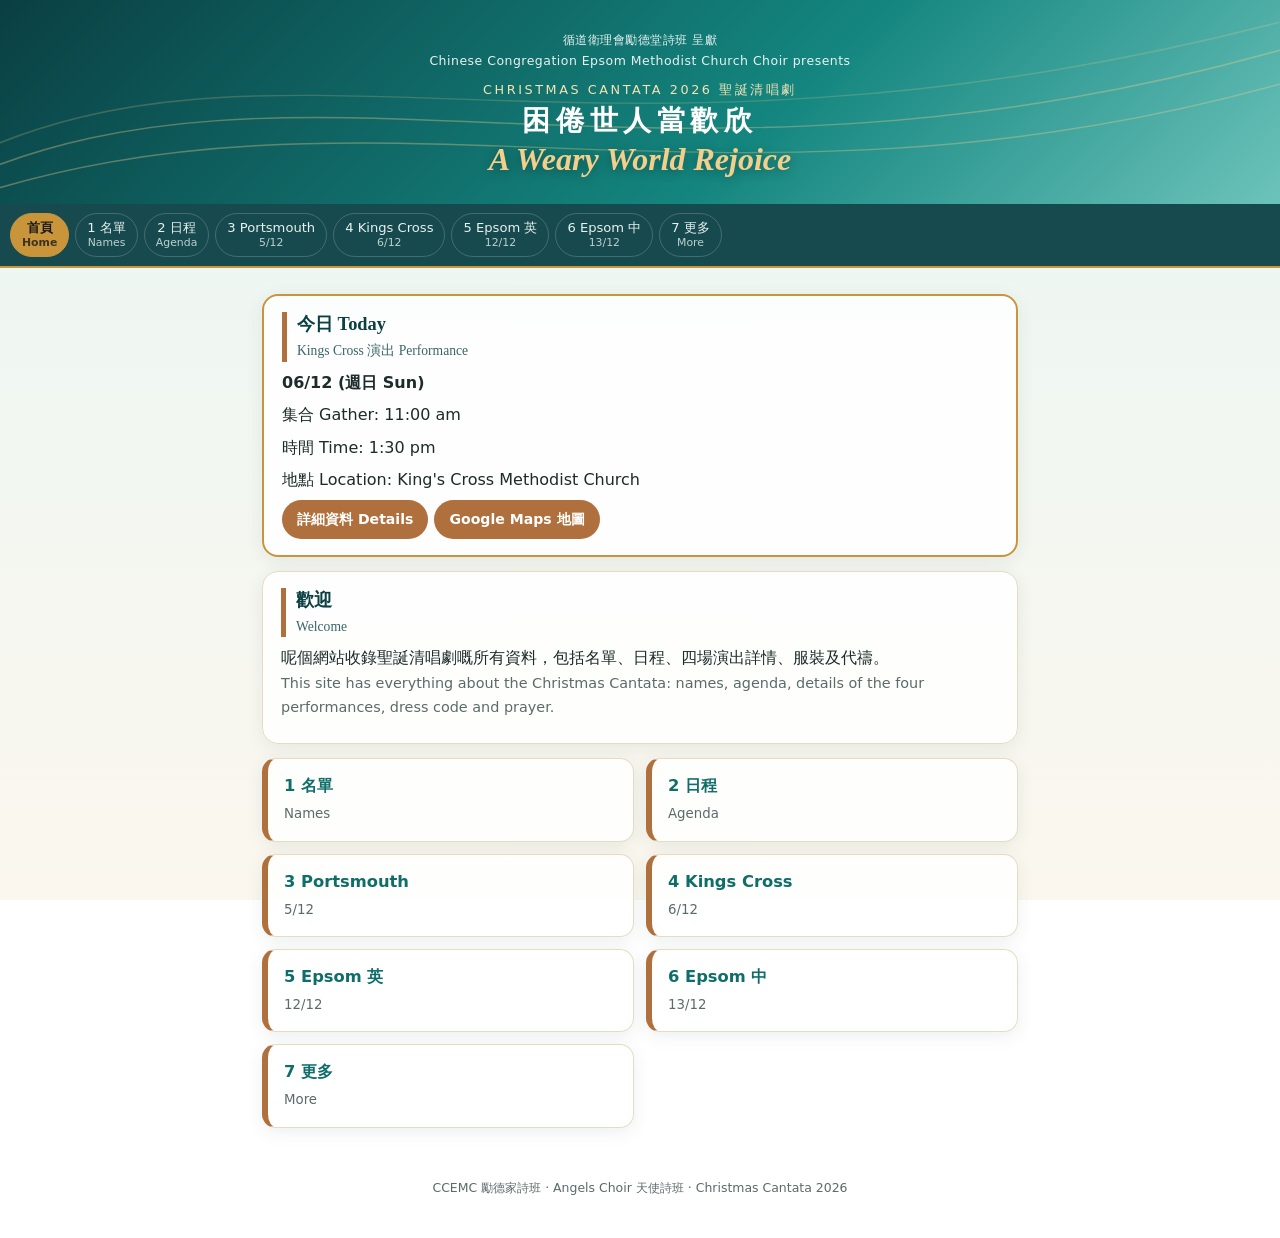
==== index.html @ 501ab121 "Add files via upload" ====
<!DOCTYPE html><html lang="zh-Hant"><head><meta charset="utf-8">
<meta name="viewport" content="width=device-width, initial-scale=1"><meta name="robots" content="noindex, nofollow">
<title>Home | A Weary World Rejoice 2026</title><link rel="stylesheet" href="style.css"></head>
<body>
<header class="hero"><svg viewBox="0 0 800 300" preserveAspectRatio="none"><g fill="none" stroke="#f2cf8a" stroke-width="2"><path d="M-20 260 C200 40 420 340 820 60"/><path d="M-20 290 C240 90 460 360 820 110"/><path d="M-20 230 C180 10 380 300 820 20" opacity=".6"/></g></svg>
<div class="org">循道衛理會勵德堂詩班 呈獻<br>Chinese Congregation Epsom Methodist Church Choir presents</div>
<div class="small">CHRISTMAS CANTATA 2026 聖誕清唱劇</div>
<h1>困倦世人當歡欣</h1><div class="script">A Weary World Rejoice</div>
</header>
<nav class="tabs"><a href="index.html" class=on>首頁<small>Home</small></a><a href="names.html">1 名單<small>Names</small></a><a href="agenda.html">2 日程<small>Agenda</small></a><a href="portsmouth.html">3 Portsmouth<small>5/12</small></a><a href="kingscross.html">4 Kings Cross<small>6/12</small></a><a href="epsom-eng.html">5 Epsom 英<small>12/12</small></a><a href="epsom-chi.html">6 Epsom 中<small>13/12</small></a><a href="more.html">7 更多<small>More</small></a></nav><main><div id="next"></div><div class="card"><h2>歡迎<br><span style="font-weight:400;font-size:.85rem;opacity:.8">Welcome</span></h2><div class="pair"><div class="zh">呢個網站收錄聖誕清唱劇嘅所有資料，包括名單、日程、四場演出詳情、服裝及代禱。</div><div class="en">This site has everything about the Christmas Cantata: names, agenda, details of the four performances, dress code and prayer.</div></div></div><div class="menu"><a href="names.html"><b>1 名單</b><small>Names</small></a><a href="agenda.html"><b>2 日程</b><small>Agenda</small></a><a href="portsmouth.html"><b>3 Portsmouth</b><small>5/12</small></a><a href="kingscross.html"><b>4 Kings Cross</b><small>6/12</small></a><a href="epsom-eng.html"><b>5 Epsom 英</b><small>12/12</small></a><a href="epsom-chi.html"><b>6 Epsom 中</b><small>13/12</small></a><a href="more.html"><b>7 更多</b><small>More</small></a></div><script>
var EV=[{"d": "2026-11-25", "t": "禱告會 Prayer meeting", "g": "Zoom", "s": "8:30 pm", "l": "", "m": "", "u": "more.html#prayer"}, {"d": "2026-11-28", "t": "總綵排 Dress rehearsal", "g": "詩班及事奉 Choir and staff 1:00 pm，Angels Choir 2:30 pm", "s": "預計 6:00 pm 完成 Finish about 6:00 pm", "l": "CCEMC Epsom", "m": "https://www.google.com/maps/search/?api=1&query=Chinese%20Congregation%20Epsom%20Methodist%20Church%2C%20Ashley%20Road%2C%20Epsom%2C%20Surrey%20KT18%205AQ", "u": "agenda.html"}, {"d": "2026-12-05", "t": "Portsmouth 演出 Performance", "g": "10:00 am", "s": "1:30 pm", "l": "Portsmouth Chinese Christian Church", "m": "https://www.google.com/maps/search/?api=1&query=Wesley%20Centre%2C%20128%20Fratton%20Road%2C%20Fratton%2C%20Portsmouth%20PO1%205DD", "u": "portsmouth.html"}, {"d": "2026-12-06", "t": "Kings Cross 演出 Performance", "g": "11:00 am", "s": "1:30 pm", "l": "King's Cross Methodist Church", "m": "https://www.google.com/maps/search/?api=1&query=58A%20Birkenhead%20St%2C%20London%20WC1H%208BW", "u": "kingscross.html"}, {"d": "2026-12-12", "t": "Epsom 英文場 English", "g": "詩班及事奉 11:00 am，Angels Choir 12:30 pm", "s": "3:00 to 5:00 pm", "l": "CCEMC Epsom", "m": "https://www.google.com/maps/search/?api=1&query=Chinese%20Congregation%20Epsom%20Methodist%20Church%2C%20Ashley%20Road%2C%20Epsom%2C%20Surrey%20KT18%205AQ", "u": "epsom-eng.html"}, {"d": "2026-12-13", "t": "Epsom 中文場 Chinese", "g": "全體 Everyone 12:30 pm", "s": "2:00 to 4:00 pm", "l": "CCEMC Epsom", "m": "https://www.google.com/maps/search/?api=1&query=Chinese%20Congregation%20Epsom%20Methodist%20Church%2C%20Ashley%20Road%2C%20Epsom%2C%20Surrey%20KT18%205AQ", "u": "epsom-chi.html"}];
(function(){
  var n=new Date(),t=n.getFullYear()+'-'+('0'+(n.getMonth()+1)).slice(-2)+'-'+('0'+n.getDate()).slice(-2);
  var e=null;for(var i=0;i<EV.length;i++){if(EV[i].d>=t){e=EV[i];break}}
  var box=document.getElementById('next'),h;
  if(!e){h='<div class="card"><h2>多謝大家<br><span style="font-weight:400;font-size:.85rem;opacity:.8">Thank you</span></h2><div class="zh">所有演出已完成，感謝主，多謝大家一同事奉。</div><div class="en">All performances are complete. Thank you for serving together.</div></div>';}
  else{
    var p=e.d.split('-'),dt=new Date(p[0],p[1]-1,p[2]),w=['日 Sun','一 Mon','二 Tue','三 Wed','四 Thu','五 Fri','六 Sat'][dt.getDay()];
    var lab=(e.d===t)?'今日 Today':'下一個活動 Next event';
    h='<div class="card" style="border:2px solid var(--gold)"><h2>'+lab+'<br><span style="font-weight:400;font-size:.85rem;opacity:.8">'+e.t+'</span></h2>'
     +'<div class="zh"><b>'+p[2]+'/'+p[1]+' (週'+w+')</b></div>'
     +'<div class="zh">集合 Gather: '+e.g+'</div>'
     +(e.s?'<div class="zh">時間 Time: '+e.s+'</div>':'')
     +'<div class="zh">地點 Location: '+e.l+'</div>'
     +'<a class="btn" href="'+e.u+'">詳細資料 Details</a>'
     +(e.m?'<a class="btn" href="'+e.m+'" target="_blank" rel="noopener">Google Maps 地圖</a>':'')+'</div>';
  }
  box.innerHTML=h;
})();
</script></main>
<footer>CCEMC 勵德家詩班 · Angels Choir 天使詩班 · Christmas Cantata 2026</footer></body></html>
---- style.css ----
:root{
  --bg1:#e9f6f4;--bg2:#fbf7ee;--card:#ffffffd9;--ink:#1d2b2b;--sub:#5b6b6a;
  --teal:#0f6e6a;--deep:#0a3f43;--green:#1f6b4f;--copper:#b0703d;--gold:#c9953a;--cream:#fbf4e2;--line:#e5dcc3;--tbc:#fff0b8;
  --hero1:#0a3f43;--hero2:#14867f;--hero3:#6cc3bb;
}
body.kx{
  --bg1:#0d1530;--bg2:#161c3a;--card:#1c2446e6;--ink:#f1ecdc;--sub:#b9bdd0;
  --teal:#e0a838;--deep:#0a0f24;--green:#e0a838;--copper:#f0b24a;--gold:#f0b24a;--cream:#262e55;--line:#38426f;--tbc:#5a4a14;
  --hero1:#070b1d;--hero2:#16205a;--hero3:#c4551f;
}
@media(prefers-color-scheme:dark){
  body:not(.kx){--bg1:#0b1d1f;--bg2:#101a1a;--card:#16282ae6;--ink:#eaf3f1;--sub:#a5bbb7;--teal:#5fc7bd;--deep:#062b2e;--green:#7fd3aa;--copper:#e0a06a;--gold:#e0b25a;--cream:#1d3234;--line:#2d4749;--tbc:#4a3f14}
}
*{box-sizing:border-box}
html{scroll-behavior:smooth}
body{margin:0;color:var(--ink);background:linear-gradient(180deg,var(--bg1),var(--bg2)) fixed;
  font:16px/1.65 -apple-system,"PingFang TC","Microsoft JhengHei",system-ui,sans-serif}
a{color:var(--teal)}
header.hero{position:relative;overflow:hidden;color:#fff;text-align:center;padding:30px 16px 26px;
  background:linear-gradient(135deg,var(--hero1),var(--hero2) 60%,var(--hero3))}
header.hero svg{position:absolute;inset:0;width:100%;height:100%;opacity:.35;pointer-events:none}
header.hero .org{font-size:.78rem;letter-spacing:.04em;opacity:.9;position:relative}
header.hero .small{font-size:.8rem;letter-spacing:.2em;color:#f6e3b4;margin-top:8px;position:relative}
header.hero h1{margin:4px 0 0;font:700 1.75rem/1.2 "Songti TC","Noto Serif TC",serif;letter-spacing:.2em;position:relative}
header.hero .script{font:italic 600 2rem/1.2 "Snell Roundhand","Brush Script MT","Segoe Script",cursive;
  color:#f2cf8a;text-shadow:0 2px 12px #0005;position:relative;margin-top:2px}
header.hero .en{font-size:.85rem;letter-spacing:.25em;position:relative;opacity:.95}
nav.tabs{position:sticky;top:0;z-index:10;display:flex;gap:6px;overflow-x:auto;padding:9px 10px;
  background:#0a3f43f0;backdrop-filter:blur(6px);border-bottom:2px solid var(--gold);scrollbar-width:none}
body.kx nav.tabs{background:#070b1df0}
nav.tabs::-webkit-scrollbar{display:none}
nav.tabs a{flex:0 0 auto;text-decoration:none;color:#e6f2ef;font-size:.82rem;line-height:1.25;text-align:center;
  padding:6px 11px;border-radius:999px;border:1px solid #ffffff30;white-space:nowrap}
nav.tabs a small{display:block;font-size:.68rem;opacity:.8}
nav.tabs a.on{background:var(--gold);color:#1b1b1b;font-weight:700;border-color:var(--gold)}
main{max-width:780px;margin:0 auto;padding:12px 12px 40px}
.card{background:var(--card);border:1px solid var(--line);border-radius:16px;padding:16px 18px;margin:14px 0;
  box-shadow:0 4px 18px #0a3f4314}
h2{margin:0 0 8px;font:700 1.15rem/1.35 "Songti TC","Noto Serif TC",serif;color:var(--deep);
  border-left:5px solid var(--copper);padding-left:10px}
body.kx h2{color:var(--gold)}
@media(prefers-color-scheme:dark){body:not(.kx) h2{color:var(--teal)}}
h3{margin:14px 0 4px;font-size:1rem;color:var(--copper)}
.zh{margin:6px 0 0}.en{margin:1px 0 8px;color:var(--sub);font-size:.9rem}
.pair{margin:8px 0}.pair .en{margin:0}
.chips{display:flex;flex-wrap:wrap;gap:8px;margin:12px 0 0;justify-content:center;position:relative}
.chip{background:#ffffff1f;border:1px solid #ffffff40;border-radius:12px;padding:6px 12px;text-align:center;font-size:.82rem}
.chip b{display:block;font-size:1.05rem;color:#f6e3b4}
table{width:100%;border-collapse:collapse;font-size:.92rem}
th,td{text-align:left;padding:9px 6px;border-bottom:1px solid var(--line);vertical-align:top}
th{color:var(--copper);font-size:.78rem;letter-spacing:.05em}
.tbc{background:var(--tbc);border-radius:6px;padding:1px 7px;font-weight:600;font-size:.88em}
.ang{color:#2e8a5a;font-weight:600}.rob{color:#8a4fb3;font-weight:600}.cue{color:var(--copper);font-weight:600}
@media(prefers-color-scheme:dark){.ang{color:#7fd3aa}.rob{color:#c8a2ea}}
body.kx .ang{color:#8fe0b4}body.kx .rob{color:#d4b3f2}
.note{background:var(--cream);border-left:5px solid var(--gold);border-radius:8px;padding:9px 13px;margin:10px 0}
.btn{display:inline-block;margin:6px 6px 0 0;padding:8px 15px;border-radius:999px;background:var(--copper);color:#fff;
  text-decoration:none;font-size:.88rem;font-weight:600}
body.kx .btn{color:#10142e}
.grid2{display:grid;grid-template-columns:1fr 1fr;gap:12px}
@media(max-width:560px){.grid2{grid-template-columns:1fr}}
.names{display:flex;flex-wrap:wrap;gap:6px;margin:6px 0 4px}
.names span{background:var(--cream);border:1px solid var(--line);border-radius:999px;padding:2px 11px;font-size:.88rem}
.role{display:flex;gap:10px;padding:6px 0;border-bottom:1px dashed var(--line)}
.role b{flex:0 0 42%;font-weight:600}
img.fit{width:100%;height:auto;border-radius:12px;border:1px solid var(--line);margin-top:8px}
.menu{display:grid;grid-template-columns:1fr 1fr;gap:12px}
@media(max-width:560px){.menu{grid-template-columns:1fr}}
.menu a{display:block;text-decoration:none;color:var(--ink);background:var(--card);border:1px solid var(--line);
  border-left:6px solid var(--copper);border-radius:14px;padding:14px 16px;box-shadow:0 4px 18px #0a3f4314}
.menu a b{display:block;color:var(--teal);font-size:1.02rem}
.menu a small{color:var(--sub)}
.menu a.wide{grid-column:1/-1}
ol.prog{list-style:none;counter-reset:p;padding:0;margin:0}
ol.prog li{counter-increment:p;padding:9px 0 9px 36px;border-bottom:1px solid var(--line);position:relative}
ol.prog li::before{content:counter(p);position:absolute;left:0;top:10px;width:24px;height:24px;border-radius:50%;
  background:var(--copper);color:#fff;font-size:.78rem;text-align:center;line-height:24px}
ol.prog li.nar{counter-increment:none;padding:5px 0 5px 36px;color:var(--sub);font-size:.88rem}
ol.prog li.nar::before{content:"";background:none}
ol.prog .t{font-weight:700}ol.prog .tz{color:var(--sub);font-size:.88rem}ol.prog .who{font-size:.86rem;color:var(--sub)}
footer{text-align:center;color:var(--sub);font-size:.78rem;padding:10px 12px 40px}
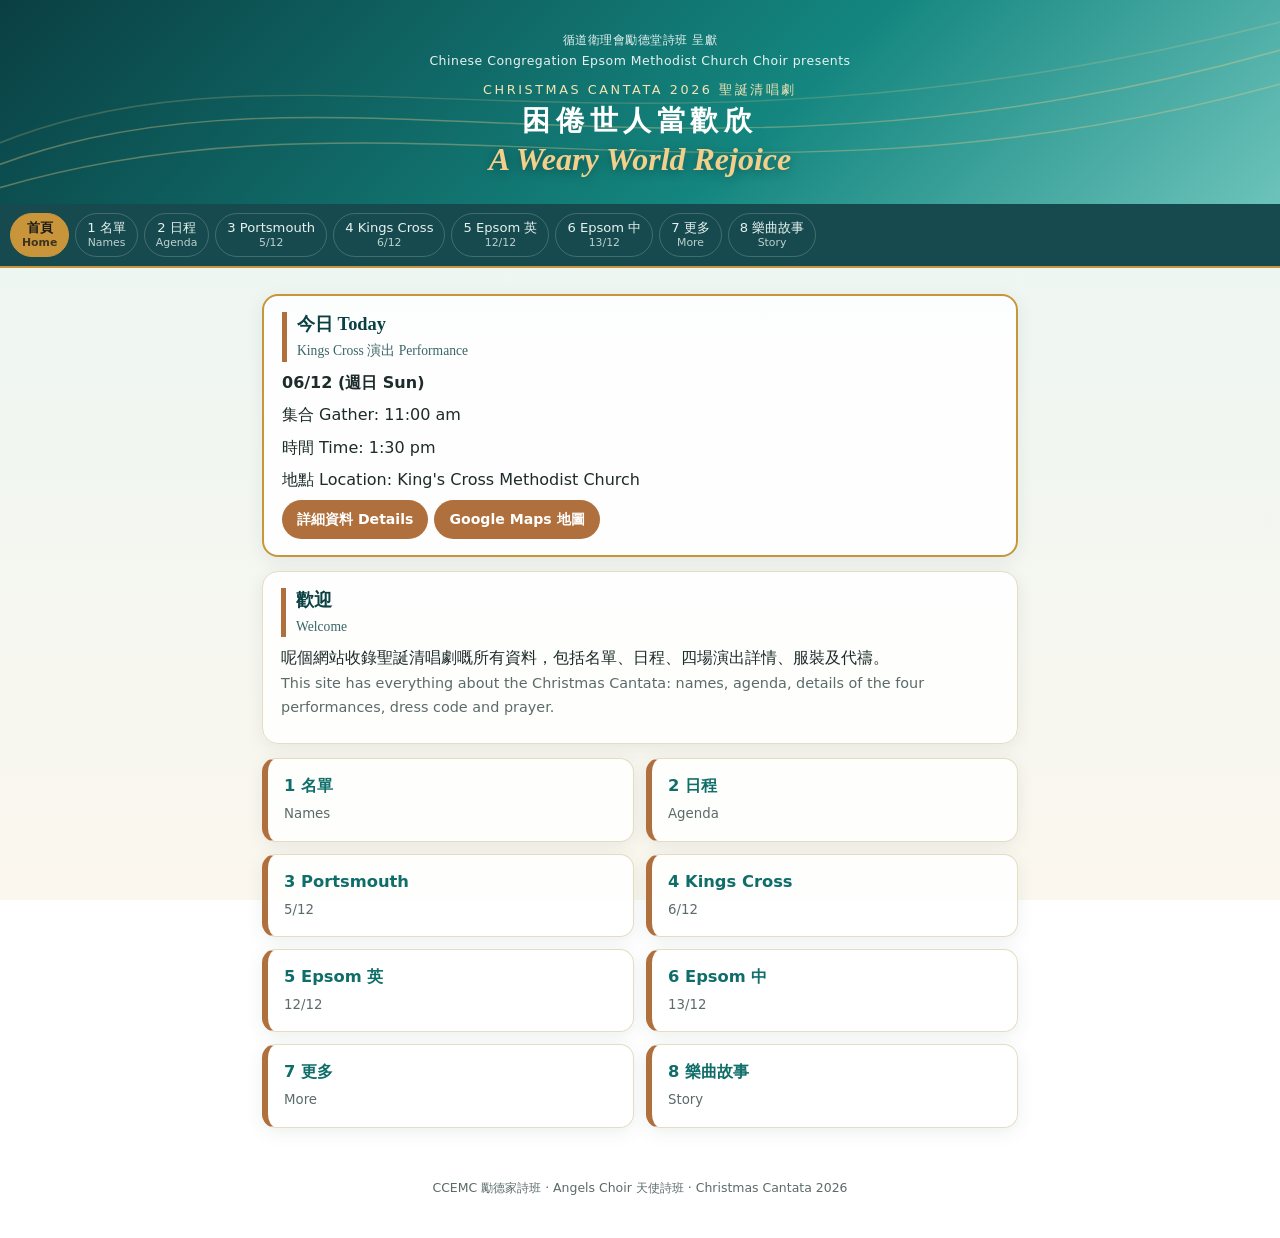
==== commit 6b1349f8: "Add files via upload" ====
--- a/index.html
+++ b/index.html
@@ -7,24 +7,24 @@
 <div class="small">CHRISTMAS CANTATA 2026 聖誕清唱劇</div>
 <h1>困倦世人當歡欣</h1><div class="script">A Weary World Rejoice</div>
 </header>
-<nav class="tabs"><a href="index.html" class=on>首頁<small>Home</small></a><a href="names.html">1 名單<small>Names</small></a><a href="agenda.html">2 日程<small>Agenda</small></a><a href="portsmouth.html">3 Portsmouth<small>5/12</small></a><a href="kingscross.html">4 Kings Cross<small>6/12</small></a><a href="epsom-eng.html">5 Epsom 英<small>12/12</small></a><a href="epsom-chi.html">6 Epsom 中<small>13/12</small></a><a href="more.html">7 更多<small>More</small></a></nav><main><div id="next"></div><div class="card"><h2>歡迎<br><span style="font-weight:400;font-size:.85rem;opacity:.8">Welcome</span></h2><div class="pair"><div class="zh">呢個網站收錄聖誕清唱劇嘅所有資料，包括名單、日程、四場演出詳情、服裝及代禱。</div><div class="en">This site has everything about the Christmas Cantata: names, agenda, details of the four performances, dress code and prayer.</div></div></div><div class="menu"><a href="names.html"><b>1 名單</b><small>Names</small></a><a href="agenda.html"><b>2 日程</b><small>Agenda</small></a><a href="portsmouth.html"><b>3 Portsmouth</b><small>5/12</small></a><a href="kingscross.html"><b>4 Kings Cross</b><small>6/12</small></a><a href="epsom-eng.html"><b>5 Epsom 英</b><small>12/12</small></a><a href="epsom-chi.html"><b>6 Epsom 中</b><small>13/12</small></a><a href="more.html"><b>7 更多</b><small>More</small></a></div><script>
-var EV=[{"d": "2026-11-25", "t": "禱告會 Prayer meeting", "g": "Zoom", "s": "8:30 pm", "l": "", "m": "", "u": "more.html#prayer"}, {"d": "2026-11-28", "t": "總綵排 Dress rehearsal", "g": "詩班及事奉 Choir and staff 1:00 pm，Angels Choir 2:30 pm", "s": "預計 6:00 pm 完成 Finish about 6:00 pm", "l": "CCEMC Epsom", "m": "https://www.google.com/maps/search/?api=1&query=Chinese%20Congregation%20Epsom%20Methodist%20Church%2C%20Ashley%20Road%2C%20Epsom%2C%20Surrey%20KT18%205AQ", "u": "agenda.html"}, {"d": "2026-12-05", "t": "Portsmouth 演出 Performance", "g": "10:00 am", "s": "1:30 pm", "l": "Portsmouth Chinese Christian Church", "m": "https://www.google.com/maps/search/?api=1&query=Wesley%20Centre%2C%20128%20Fratton%20Road%2C%20Fratton%2C%20Portsmouth%20PO1%205DD", "u": "portsmouth.html"}, {"d": "2026-12-06", "t": "Kings Cross 演出 Performance", "g": "11:00 am", "s": "1:30 pm", "l": "King's Cross Methodist Church", "m": "https://www.google.com/maps/search/?api=1&query=58A%20Birkenhead%20St%2C%20London%20WC1H%208BW", "u": "kingscross.html"}, {"d": "2026-12-12", "t": "Epsom 英文場 English", "g": "詩班及事奉 11:00 am，Angels Choir 12:30 pm", "s": "3:00 to 5:00 pm", "l": "CCEMC Epsom", "m": "https://www.google.com/maps/search/?api=1&query=Chinese%20Congregation%20Epsom%20Methodist%20Church%2C%20Ashley%20Road%2C%20Epsom%2C%20Surrey%20KT18%205AQ", "u": "epsom-eng.html"}, {"d": "2026-12-13", "t": "Epsom 中文場 Chinese", "g": "全體 Everyone 12:30 pm", "s": "2:00 to 4:00 pm", "l": "CCEMC Epsom", "m": "https://www.google.com/maps/search/?api=1&query=Chinese%20Congregation%20Epsom%20Methodist%20Church%2C%20Ashley%20Road%2C%20Epsom%2C%20Surrey%20KT18%205AQ", "u": "epsom-chi.html"}];
+<nav class="tabs"><a href="index.html" class=on>首頁<small>Home</small></a><a href="names.html">1 名單<small>Names</small></a><a href="agenda.html">2 日程<small>Agenda</small></a><a href="portsmouth.html">3 Portsmouth<small>5/12</small></a><a href="kingscross.html">4 Kings Cross<small>6/12</small></a><a href="epsom-eng.html">5 Epsom 英<small>12/12</small></a><a href="epsom-chi.html">6 Epsom 中<small>13/12</small></a><a href="more.html">7 更多<small>More</small></a><a href="story.html">8 樂曲故事<small>Story</small></a></nav><main><div id="next"></div><div class="card"><h2>歡迎<br><span style="font-weight:400;font-size:.85rem;opacity:.8">Welcome</span></h2><div class="pair"><div class="zh">呢個網站收錄聖誕清唱劇嘅所有資料，包括名單、日程、四場演出詳情、服裝及代禱。</div><div class="en">This site has everything about the Christmas Cantata: names, agenda, details of the four performances, dress code and prayer.</div></div></div><div class="menu"><a href="names.html"><b>1 名單</b><small>Names</small></a><a href="agenda.html"><b>2 日程</b><small>Agenda</small></a><a href="portsmouth.html"><b>3 Portsmouth</b><small>5/12</small></a><a href="kingscross.html"><b>4 Kings Cross</b><small>6/12</small></a><a href="epsom-eng.html"><b>5 Epsom 英</b><small>12/12</small></a><a href="epsom-chi.html"><b>6 Epsom 中</b><small>13/12</small></a><a href="more.html"><b>7 更多</b><small>More</small></a><a href="story.html"><b>8 樂曲故事</b><small>Story</small></a></div><script>
+var EV=[{"d": "2026-11-25", "t": "星期三禱告會 Wednesday prayer，實體 In person", "g": "10:30 am", "s": "", "l": "CCEMC Epsom", "m": "https://www.google.com/maps/search/?api=1&query=Chinese%20Congregation%20Epsom%20Methodist%20Church%2C%20Ashley%20Road%2C%20Epsom%2C%20Surrey%20KT18%205AQ", "u": "more.html#prayer"}, {"d": "2026-11-25", "t": "禱告會 Prayer meeting，Zoom", "g": "Zoom", "s": "8:30 pm", "l": "", "m": "", "u": "more.html#prayer"}, {"d": "2026-11-28", "t": "總綵排 Dress rehearsal", "g": "詩班及事奉 Choir and staff 1:00 pm，Angels Choir 2:30 pm", "s": "預計 6:00 pm 完成 Finish about 6:00 pm", "l": "CCEMC Epsom", "m": "https://www.google.com/maps/search/?api=1&query=Chinese%20Congregation%20Epsom%20Methodist%20Church%2C%20Ashley%20Road%2C%20Epsom%2C%20Surrey%20KT18%205AQ", "u": "agenda.html"}, {"d": "2026-12-05", "t": "Portsmouth 演出 Performance", "g": "10:00 am", "s": "1:30 pm", "l": "Portsmouth Chinese Christian Church", "m": "https://www.google.com/maps/search/?api=1&query=Wesley%20Centre%2C%20128%20Fratton%20Road%2C%20Fratton%2C%20Portsmouth%20PO1%205DD", "u": "portsmouth.html"}, {"d": "2026-12-06", "t": "Kings Cross 演出 Performance", "g": "11:00 am", "s": "1:30 pm", "l": "King's Cross Methodist Church", "m": "https://www.google.com/maps/search/?api=1&query=58A%20Birkenhead%20St%2C%20London%20WC1H%208BW", "u": "kingscross.html"}, {"d": "2026-12-12", "t": "Epsom 英文場 English", "g": "詩班及事奉 11:00 am，Angels Choir 12:30 pm", "s": "3:00 to 5:00 pm", "l": "CCEMC Epsom", "m": "https://www.google.com/maps/search/?api=1&query=Chinese%20Congregation%20Epsom%20Methodist%20Church%2C%20Ashley%20Road%2C%20Epsom%2C%20Surrey%20KT18%205AQ", "u": "epsom-eng.html"}, {"d": "2026-12-13", "t": "Epsom 中文場 Chinese", "g": "全體 Everyone 12:30 pm", "s": "2:00 to 4:00 pm", "l": "CCEMC Epsom", "m": "https://www.google.com/maps/search/?api=1&query=Chinese%20Congregation%20Epsom%20Methodist%20Church%2C%20Ashley%20Road%2C%20Epsom%2C%20Surrey%20KT18%205AQ", "u": "epsom-chi.html"}];
 (function(){
   var n=new Date(),t=n.getFullYear()+'-'+('0'+(n.getMonth()+1)).slice(-2)+'-'+('0'+n.getDate()).slice(-2);
-  var e=null;for(var i=0;i<EV.length;i++){if(EV[i].d>=t){e=EV[i];break}}
-  var box=document.getElementById('next'),h;
-  if(!e){h='<div class="card"><h2>多謝大家<br><span style="font-weight:400;font-size:.85rem;opacity:.8">Thank you</span></h2><div class="zh">所有演出已完成，感謝主，多謝大家一同事奉。</div><div class="en">All performances are complete. Thank you for serving together.</div></div>';}
-  else{
+  var box=document.getElementById('next'),h='',first=null,list=[];
+  for(var i=0;i<EV.length;i++){if(EV[i].d>=t){if(first===null)first=EV[i].d;if(EV[i].d===first)list.push(EV[i])}}
+  if(!list.length){h='<div class="card"><h2>多謝大家<br><span style="font-weight:400;font-size:.85rem;opacity:.8">Thank you</span></h2><div class="zh">所有演出已完成，感謝主，多謝大家一同事奉。</div><div class="en">All performances are complete. Thank you for serving together.</div></div>';}
+  list.forEach(function(e){
     var p=e.d.split('-'),dt=new Date(p[0],p[1]-1,p[2]),w=['日 Sun','一 Mon','二 Tue','三 Wed','四 Thu','五 Fri','六 Sat'][dt.getDay()];
     var lab=(e.d===t)?'今日 Today':'下一個活動 Next event';
-    h='<div class="card" style="border:2px solid var(--gold)"><h2>'+lab+'<br><span style="font-weight:400;font-size:.85rem;opacity:.8">'+e.t+'</span></h2>'
+    h+='<div class="card" style="border:2px solid var(--gold)"><h2>'+lab+'<br><span style="font-weight:400;font-size:.85rem;opacity:.8">'+e.t+'</span></h2>'
      +'<div class="zh"><b>'+p[2]+'/'+p[1]+' (週'+w+')</b></div>'
      +'<div class="zh">集合 Gather: '+e.g+'</div>'
      +(e.s?'<div class="zh">時間 Time: '+e.s+'</div>':'')
-     +'<div class="zh">地點 Location: '+e.l+'</div>'
+     +(e.l?'<div class="zh">地點 Location: '+e.l+'</div>':'')
      +'<a class="btn" href="'+e.u+'">詳細資料 Details</a>'
      +(e.m?'<a class="btn" href="'+e.m+'" target="_blank" rel="noopener">Google Maps 地圖</a>':'')+'</div>';
-  }
+  });
   box.innerHTML=h;
 })();
 </script></main>
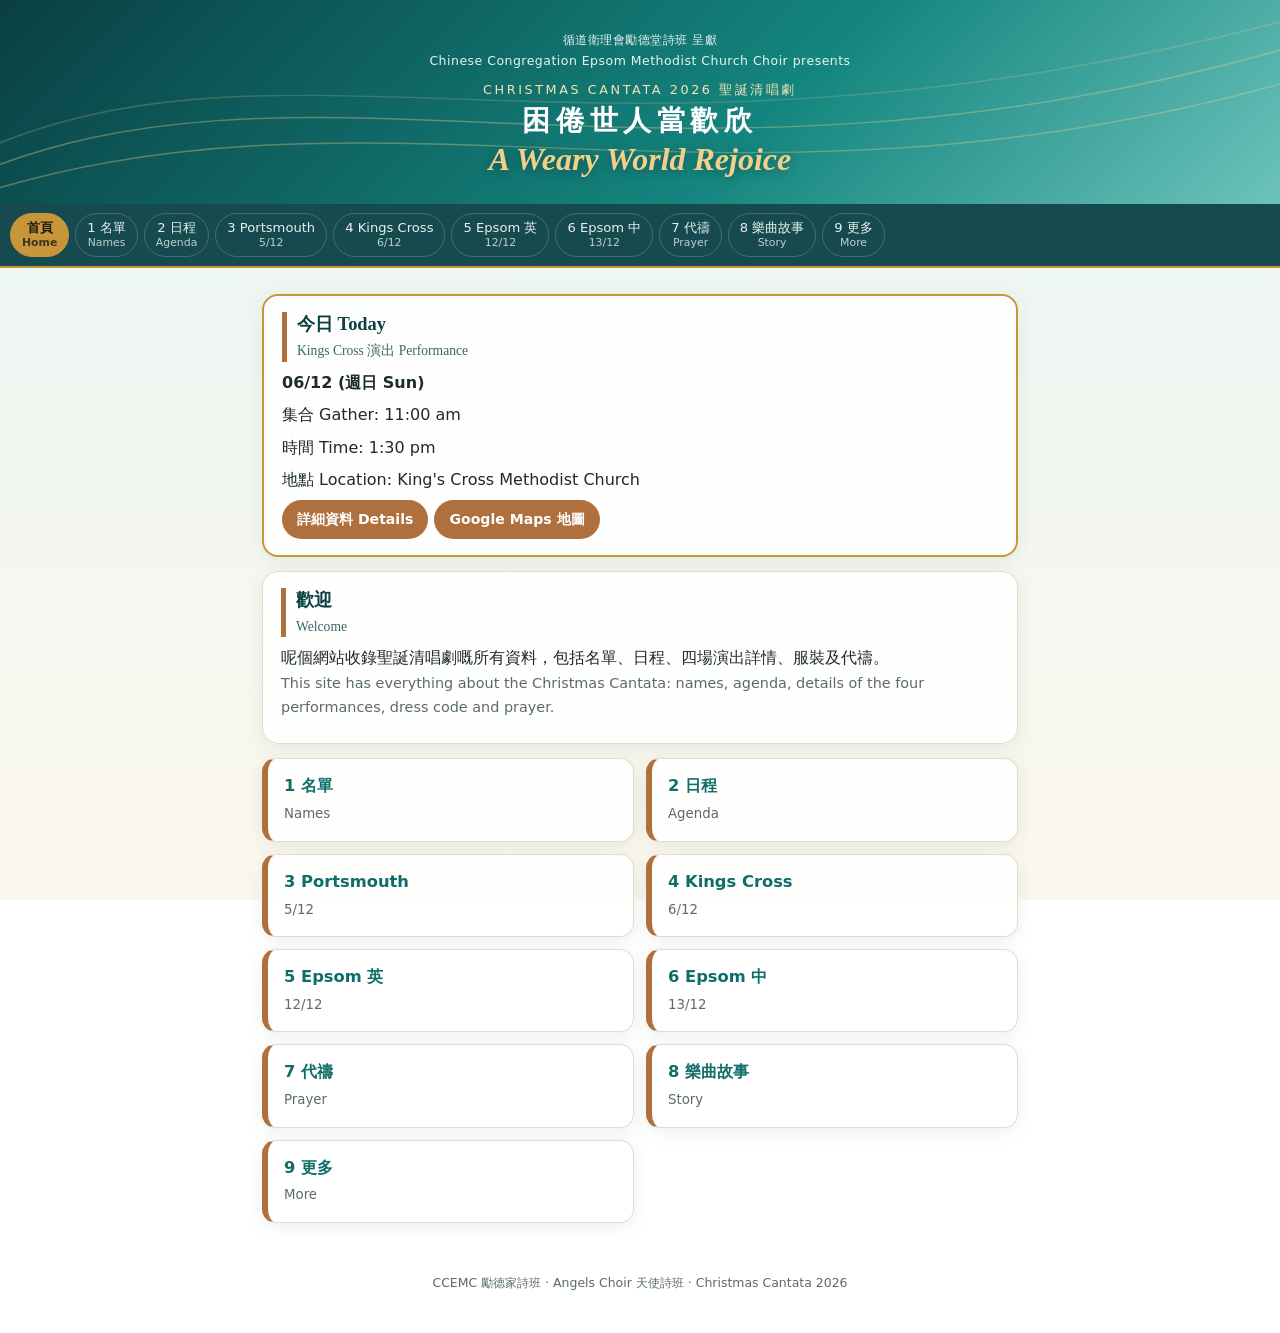
==== commit 93a9038d: "Add files via upload" ====
--- a/index.html
+++ b/index.html
@@ -7,8 +7,8 @@
 <div class="small">CHRISTMAS CANTATA 2026 聖誕清唱劇</div>
 <h1>困倦世人當歡欣</h1><div class="script">A Weary World Rejoice</div>
 </header>
-<nav class="tabs"><a href="index.html" class=on>首頁<small>Home</small></a><a href="names.html">1 名單<small>Names</small></a><a href="agenda.html">2 日程<small>Agenda</small></a><a href="portsmouth.html">3 Portsmouth<small>5/12</small></a><a href="kingscross.html">4 Kings Cross<small>6/12</small></a><a href="epsom-eng.html">5 Epsom 英<small>12/12</small></a><a href="epsom-chi.html">6 Epsom 中<small>13/12</small></a><a href="more.html">7 更多<small>More</small></a><a href="story.html">8 樂曲故事<small>Story</small></a></nav><main><div id="next"></div><div class="card"><h2>歡迎<br><span style="font-weight:400;font-size:.85rem;opacity:.8">Welcome</span></h2><div class="pair"><div class="zh">呢個網站收錄聖誕清唱劇嘅所有資料，包括名單、日程、四場演出詳情、服裝及代禱。</div><div class="en">This site has everything about the Christmas Cantata: names, agenda, details of the four performances, dress code and prayer.</div></div></div><div class="menu"><a href="names.html"><b>1 名單</b><small>Names</small></a><a href="agenda.html"><b>2 日程</b><small>Agenda</small></a><a href="portsmouth.html"><b>3 Portsmouth</b><small>5/12</small></a><a href="kingscross.html"><b>4 Kings Cross</b><small>6/12</small></a><a href="epsom-eng.html"><b>5 Epsom 英</b><small>12/12</small></a><a href="epsom-chi.html"><b>6 Epsom 中</b><small>13/12</small></a><a href="more.html"><b>7 更多</b><small>More</small></a><a href="story.html"><b>8 樂曲故事</b><small>Story</small></a></div><script>
-var EV=[{"d": "2026-11-25", "t": "星期三禱告會 Wednesday prayer，實體 In person", "g": "10:30 am", "s": "", "l": "CCEMC Epsom", "m": "https://www.google.com/maps/search/?api=1&query=Chinese%20Congregation%20Epsom%20Methodist%20Church%2C%20Ashley%20Road%2C%20Epsom%2C%20Surrey%20KT18%205AQ", "u": "more.html#prayer"}, {"d": "2026-11-25", "t": "禱告會 Prayer meeting，Zoom", "g": "Zoom", "s": "8:30 pm", "l": "", "m": "", "u": "more.html#prayer"}, {"d": "2026-11-28", "t": "總綵排 Dress rehearsal", "g": "詩班及事奉 Choir and staff 1:00 pm，Angels Choir 2:30 pm", "s": "預計 6:00 pm 完成 Finish about 6:00 pm", "l": "CCEMC Epsom", "m": "https://www.google.com/maps/search/?api=1&query=Chinese%20Congregation%20Epsom%20Methodist%20Church%2C%20Ashley%20Road%2C%20Epsom%2C%20Surrey%20KT18%205AQ", "u": "agenda.html"}, {"d": "2026-12-05", "t": "Portsmouth 演出 Performance", "g": "10:00 am", "s": "1:30 pm", "l": "Portsmouth Chinese Christian Church", "m": "https://www.google.com/maps/search/?api=1&query=Wesley%20Centre%2C%20128%20Fratton%20Road%2C%20Fratton%2C%20Portsmouth%20PO1%205DD", "u": "portsmouth.html"}, {"d": "2026-12-06", "t": "Kings Cross 演出 Performance", "g": "11:00 am", "s": "1:30 pm", "l": "King's Cross Methodist Church", "m": "https://www.google.com/maps/search/?api=1&query=58A%20Birkenhead%20St%2C%20London%20WC1H%208BW", "u": "kingscross.html"}, {"d": "2026-12-12", "t": "Epsom 英文場 English", "g": "詩班及事奉 11:00 am，Angels Choir 12:30 pm", "s": "3:00 to 5:00 pm", "l": "CCEMC Epsom", "m": "https://www.google.com/maps/search/?api=1&query=Chinese%20Congregation%20Epsom%20Methodist%20Church%2C%20Ashley%20Road%2C%20Epsom%2C%20Surrey%20KT18%205AQ", "u": "epsom-eng.html"}, {"d": "2026-12-13", "t": "Epsom 中文場 Chinese", "g": "全體 Everyone 12:30 pm", "s": "2:00 to 4:00 pm", "l": "CCEMC Epsom", "m": "https://www.google.com/maps/search/?api=1&query=Chinese%20Congregation%20Epsom%20Methodist%20Church%2C%20Ashley%20Road%2C%20Epsom%2C%20Surrey%20KT18%205AQ", "u": "epsom-chi.html"}];
+<nav class="tabs"><a href="index.html" class=on>首頁<small>Home</small></a><a href="names.html">1 名單<small>Names</small></a><a href="agenda.html">2 日程<small>Agenda</small></a><a href="portsmouth.html">3 Portsmouth<small>5/12</small></a><a href="kingscross.html">4 Kings Cross<small>6/12</small></a><a href="epsom-eng.html">5 Epsom 英<small>12/12</small></a><a href="epsom-chi.html">6 Epsom 中<small>13/12</small></a><a href="prayer.html">7 代禱<small>Prayer</small></a><a href="story.html">8 樂曲故事<small>Story</small></a><a href="more.html">9 更多<small>More</small></a></nav><main><div id="next"></div><div class="card"><h2>歡迎<br><span style="font-weight:400;font-size:.85rem;opacity:.8">Welcome</span></h2><div class="pair"><div class="zh">呢個網站收錄聖誕清唱劇嘅所有資料，包括名單、日程、四場演出詳情、服裝及代禱。</div><div class="en">This site has everything about the Christmas Cantata: names, agenda, details of the four performances, dress code and prayer.</div></div></div><div class="menu"><a href="names.html"><b>1 名單</b><small>Names</small></a><a href="agenda.html"><b>2 日程</b><small>Agenda</small></a><a href="portsmouth.html"><b>3 Portsmouth</b><small>5/12</small></a><a href="kingscross.html"><b>4 Kings Cross</b><small>6/12</small></a><a href="epsom-eng.html"><b>5 Epsom 英</b><small>12/12</small></a><a href="epsom-chi.html"><b>6 Epsom 中</b><small>13/12</small></a><a href="prayer.html"><b>7 代禱</b><small>Prayer</small></a><a href="story.html"><b>8 樂曲故事</b><small>Story</small></a><a href="more.html"><b>9 更多</b><small>More</small></a></div><script>
+var EV=[{"d": "2026-11-25", "t": "星期三禱告會 Wednesday prayer，實體 In person", "g": "10:30 am", "s": "", "l": "CCEMC Epsom", "m": "https://www.google.com/maps/search/?api=1&query=Chinese%20Congregation%20Epsom%20Methodist%20Church%2C%20Ashley%20Road%2C%20Epsom%2C%20Surrey%20KT18%205AQ", "u": "prayer.html"}, {"d": "2026-11-25", "t": "禱告會 Prayer meeting，Zoom", "g": "Zoom", "s": "8:30 pm", "l": "", "m": "", "u": "prayer.html"}, {"d": "2026-11-28", "t": "總綵排 Dress rehearsal", "g": "詩班及事奉 Choir and staff 1:00 pm，Angels Choir 2:30 pm", "s": "預計 6:00 pm 完成 Finish about 6:00 pm", "l": "CCEMC Epsom", "m": "https://www.google.com/maps/search/?api=1&query=Chinese%20Congregation%20Epsom%20Methodist%20Church%2C%20Ashley%20Road%2C%20Epsom%2C%20Surrey%20KT18%205AQ", "u": "agenda.html"}, {"d": "2026-12-05", "t": "Portsmouth 演出 Performance", "g": "10:00 am", "s": "1:30 pm", "l": "Portsmouth Chinese Christian Church", "m": "https://www.google.com/maps/search/?api=1&query=Wesley%20Centre%2C%20128%20Fratton%20Road%2C%20Fratton%2C%20Portsmouth%20PO1%205DD", "u": "portsmouth.html"}, {"d": "2026-12-06", "t": "Kings Cross 演出 Performance", "g": "11:00 am", "s": "1:30 pm", "l": "King's Cross Methodist Church", "m": "https://www.google.com/maps/search/?api=1&query=58A%20Birkenhead%20St%2C%20London%20WC1H%208BW", "u": "kingscross.html"}, {"d": "2026-12-12", "t": "Epsom 英文場 English", "g": "詩班及事奉 11:00 am，Angels Choir 12:30 pm", "s": "3:00 to 5:00 pm", "l": "CCEMC Epsom", "m": "https://www.google.com/maps/search/?api=1&query=Chinese%20Congregation%20Epsom%20Methodist%20Church%2C%20Ashley%20Road%2C%20Epsom%2C%20Surrey%20KT18%205AQ", "u": "epsom-eng.html"}, {"d": "2026-12-13", "t": "Epsom 中文場 Chinese", "g": "全體 Everyone 12:30 pm", "s": "2:00 to 4:00 pm", "l": "CCEMC Epsom", "m": "https://www.google.com/maps/search/?api=1&query=Chinese%20Congregation%20Epsom%20Methodist%20Church%2C%20Ashley%20Road%2C%20Epsom%2C%20Surrey%20KT18%205AQ", "u": "epsom-chi.html"}];
 (function(){
   var n=new Date(),t=n.getFullYear()+'-'+('0'+(n.getMonth()+1)).slice(-2)+'-'+('0'+n.getDate()).slice(-2);
   var box=document.getElementById('next'),h='',first=null,list=[];
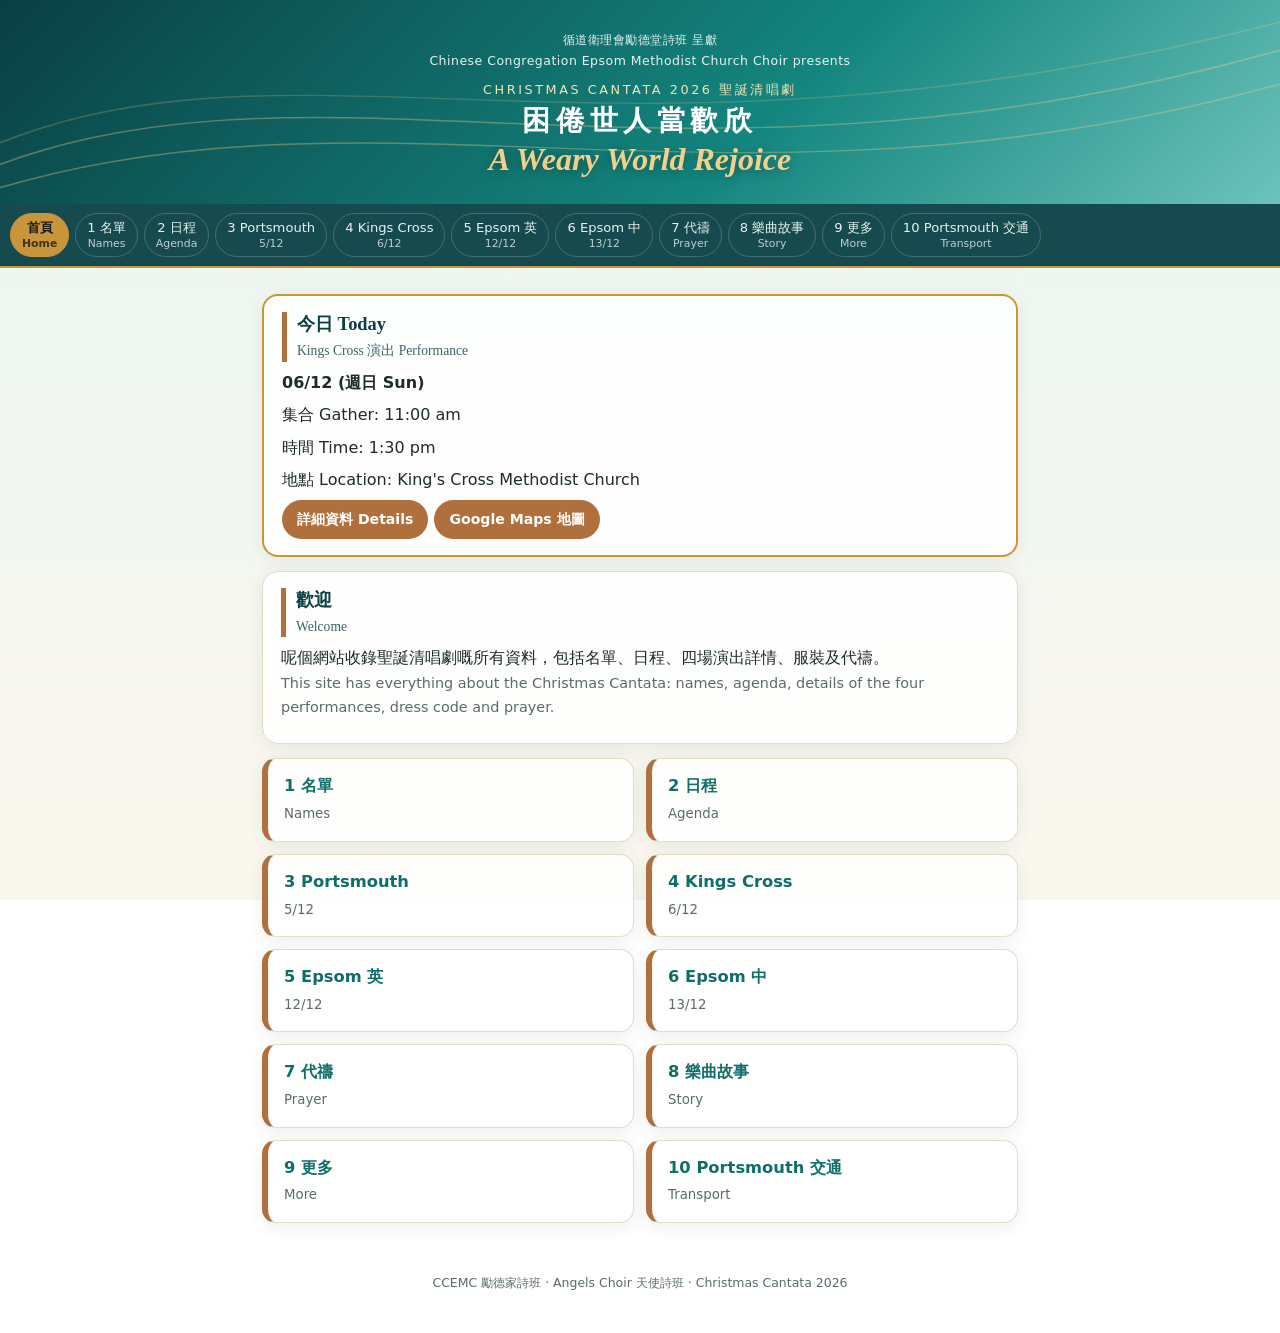
==== commit 70c982d1: "Add files via upload" ====
--- a/index.html
+++ b/index.html
@@ -7,7 +7,7 @@
 <div class="small">CHRISTMAS CANTATA 2026 聖誕清唱劇</div>
 <h1>困倦世人當歡欣</h1><div class="script">A Weary World Rejoice</div>
 </header>
-<nav class="tabs"><a href="index.html" class=on>首頁<small>Home</small></a><a href="names.html">1 名單<small>Names</small></a><a href="agenda.html">2 日程<small>Agenda</small></a><a href="portsmouth.html">3 Portsmouth<small>5/12</small></a><a href="kingscross.html">4 Kings Cross<small>6/12</small></a><a href="epsom-eng.html">5 Epsom 英<small>12/12</small></a><a href="epsom-chi.html">6 Epsom 中<small>13/12</small></a><a href="prayer.html">7 代禱<small>Prayer</small></a><a href="story.html">8 樂曲故事<small>Story</small></a><a href="more.html">9 更多<small>More</small></a></nav><main><div id="next"></div><div class="card"><h2>歡迎<br><span style="font-weight:400;font-size:.85rem;opacity:.8">Welcome</span></h2><div class="pair"><div class="zh">呢個網站收錄聖誕清唱劇嘅所有資料，包括名單、日程、四場演出詳情、服裝及代禱。</div><div class="en">This site has everything about the Christmas Cantata: names, agenda, details of the four performances, dress code and prayer.</div></div></div><div class="menu"><a href="names.html"><b>1 名單</b><small>Names</small></a><a href="agenda.html"><b>2 日程</b><small>Agenda</small></a><a href="portsmouth.html"><b>3 Portsmouth</b><small>5/12</small></a><a href="kingscross.html"><b>4 Kings Cross</b><small>6/12</small></a><a href="epsom-eng.html"><b>5 Epsom 英</b><small>12/12</small></a><a href="epsom-chi.html"><b>6 Epsom 中</b><small>13/12</small></a><a href="prayer.html"><b>7 代禱</b><small>Prayer</small></a><a href="story.html"><b>8 樂曲故事</b><small>Story</small></a><a href="more.html"><b>9 更多</b><small>More</small></a></div><script>
+<nav class="tabs"><a href="index.html" class=on>首頁<small>Home</small></a><a href="names.html">1 名單<small>Names</small></a><a href="agenda.html">2 日程<small>Agenda</small></a><a href="portsmouth.html">3 Portsmouth<small>5/12</small></a><a href="kingscross.html">4 Kings Cross<small>6/12</small></a><a href="epsom-eng.html">5 Epsom 英<small>12/12</small></a><a href="epsom-chi.html">6 Epsom 中<small>13/12</small></a><a href="prayer.html">7 代禱<small>Prayer</small></a><a href="story.html">8 樂曲故事<small>Story</small></a><a href="more.html">9 更多<small>More</small></a><a href="portsmouth-transport.html">10 Portsmouth 交通<small>Transport</small></a></nav><main><div id="next"></div><div class="card"><h2>歡迎<br><span style="font-weight:400;font-size:.85rem;opacity:.8">Welcome</span></h2><div class="pair"><div class="zh">呢個網站收錄聖誕清唱劇嘅所有資料，包括名單、日程、四場演出詳情、服裝及代禱。</div><div class="en">This site has everything about the Christmas Cantata: names, agenda, details of the four performances, dress code and prayer.</div></div></div><div class="menu"><a href="names.html"><b>1 名單</b><small>Names</small></a><a href="agenda.html"><b>2 日程</b><small>Agenda</small></a><a href="portsmouth.html"><b>3 Portsmouth</b><small>5/12</small></a><a href="kingscross.html"><b>4 Kings Cross</b><small>6/12</small></a><a href="epsom-eng.html"><b>5 Epsom 英</b><small>12/12</small></a><a href="epsom-chi.html"><b>6 Epsom 中</b><small>13/12</small></a><a href="prayer.html"><b>7 代禱</b><small>Prayer</small></a><a href="story.html"><b>8 樂曲故事</b><small>Story</small></a><a href="more.html"><b>9 更多</b><small>More</small></a><a href="portsmouth-transport.html"><b>10 Portsmouth 交通</b><small>Transport</small></a></div><script>
 var EV=[{"d": "2026-11-25", "t": "星期三禱告會 Wednesday prayer，實體 In person", "g": "10:30 am", "s": "", "l": "CCEMC Epsom", "m": "https://www.google.com/maps/search/?api=1&query=Chinese%20Congregation%20Epsom%20Methodist%20Church%2C%20Ashley%20Road%2C%20Epsom%2C%20Surrey%20KT18%205AQ", "u": "prayer.html"}, {"d": "2026-11-25", "t": "禱告會 Prayer meeting，Zoom", "g": "Zoom", "s": "8:30 pm", "l": "", "m": "", "u": "prayer.html"}, {"d": "2026-11-28", "t": "總綵排 Dress rehearsal", "g": "詩班及事奉 Choir and staff 1:00 pm，Angels Choir 2:30 pm", "s": "預計 6:00 pm 完成 Finish about 6:00 pm", "l": "CCEMC Epsom", "m": "https://www.google.com/maps/search/?api=1&query=Chinese%20Congregation%20Epsom%20Methodist%20Church%2C%20Ashley%20Road%2C%20Epsom%2C%20Surrey%20KT18%205AQ", "u": "agenda.html"}, {"d": "2026-12-05", "t": "Portsmouth 演出 Performance", "g": "10:00 am", "s": "1:30 pm", "l": "Portsmouth Chinese Christian Church", "m": "https://www.google.com/maps/search/?api=1&query=Wesley%20Centre%2C%20128%20Fratton%20Road%2C%20Fratton%2C%20Portsmouth%20PO1%205DD", "u": "portsmouth.html"}, {"d": "2026-12-06", "t": "Kings Cross 演出 Performance", "g": "11:00 am", "s": "1:30 pm", "l": "King's Cross Methodist Church", "m": "https://www.google.com/maps/search/?api=1&query=58A%20Birkenhead%20St%2C%20London%20WC1H%208BW", "u": "kingscross.html"}, {"d": "2026-12-12", "t": "Epsom 英文場 English", "g": "詩班及事奉 11:00 am，Angels Choir 12:30 pm", "s": "3:00 to 5:00 pm", "l": "CCEMC Epsom", "m": "https://www.google.com/maps/search/?api=1&query=Chinese%20Congregation%20Epsom%20Methodist%20Church%2C%20Ashley%20Road%2C%20Epsom%2C%20Surrey%20KT18%205AQ", "u": "epsom-eng.html"}, {"d": "2026-12-13", "t": "Epsom 中文場 Chinese", "g": "全體 Everyone 12:30 pm", "s": "2:00 to 4:00 pm", "l": "CCEMC Epsom", "m": "https://www.google.com/maps/search/?api=1&query=Chinese%20Congregation%20Epsom%20Methodist%20Church%2C%20Ashley%20Road%2C%20Epsom%2C%20Surrey%20KT18%205AQ", "u": "epsom-chi.html"}];
 (function(){
   var n=new Date(),t=n.getFullYear()+'-'+('0'+(n.getMonth()+1)).slice(-2)+'-'+('0'+n.getDate()).slice(-2);
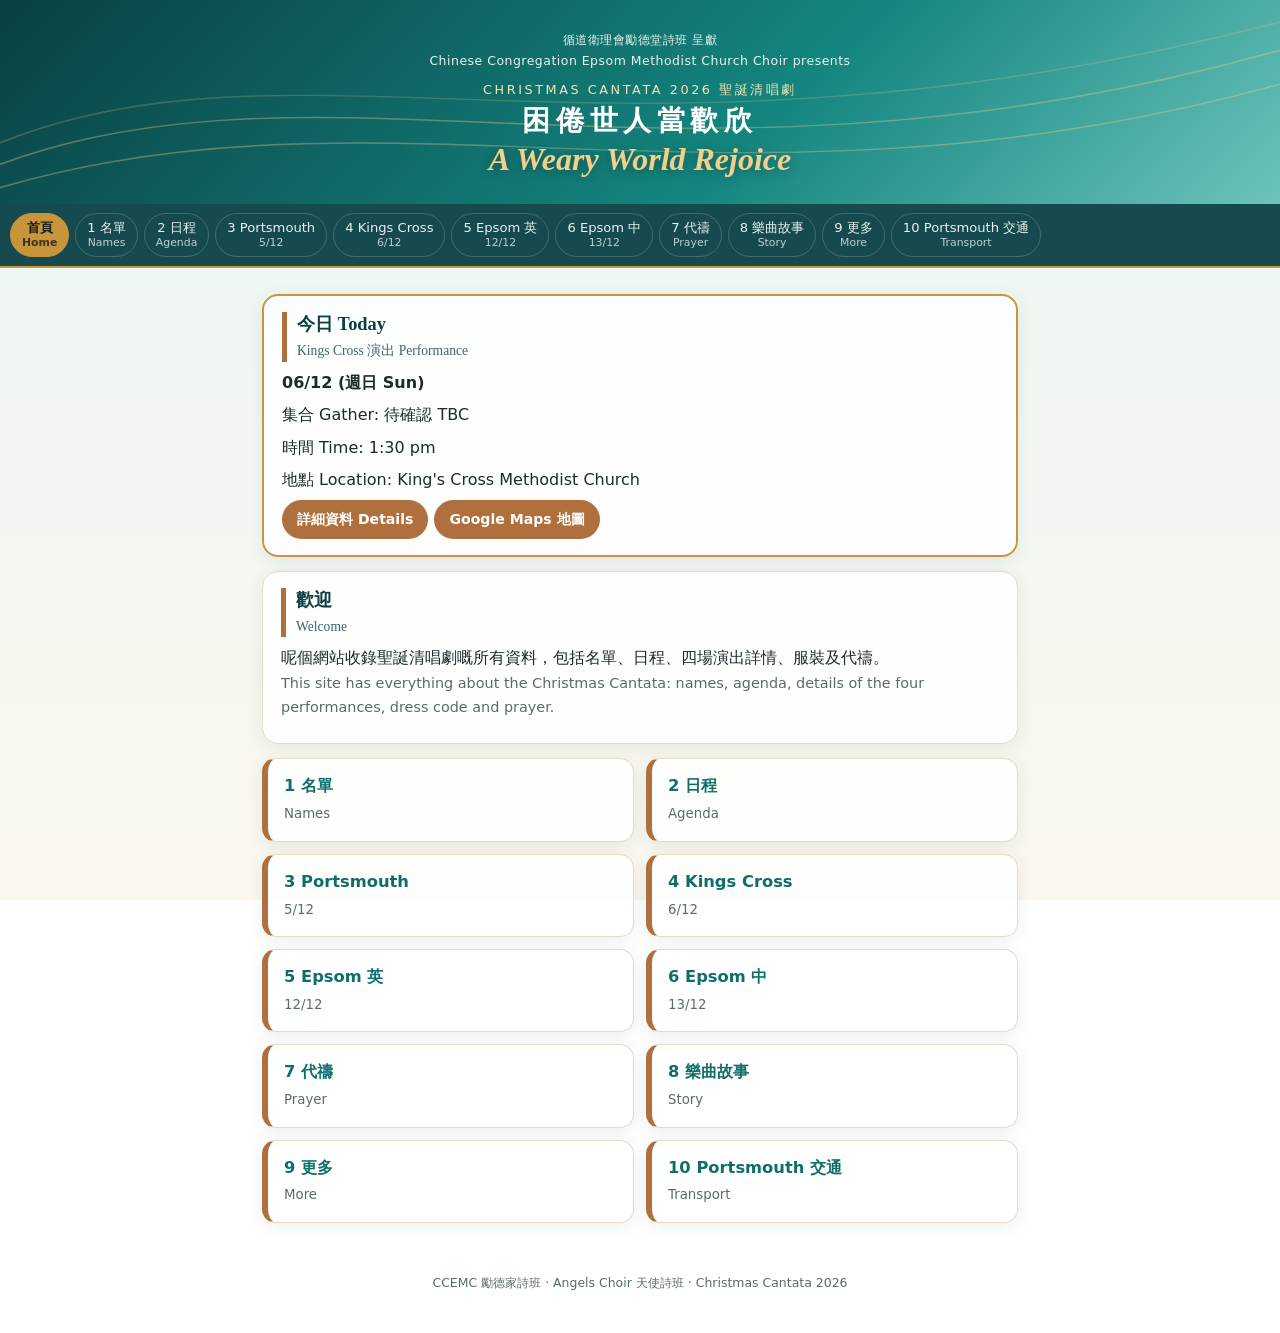
==== commit 887d18c0: "Add files via upload" ====
--- a/index.html
+++ b/index.html
@@ -8,7 +8,7 @@
 <h1>困倦世人當歡欣</h1><div class="script">A Weary World Rejoice</div>
 </header>
 <nav class="tabs"><a href="index.html" class=on>首頁<small>Home</small></a><a href="names.html">1 名單<small>Names</small></a><a href="agenda.html">2 日程<small>Agenda</small></a><a href="portsmouth.html">3 Portsmouth<small>5/12</small></a><a href="kingscross.html">4 Kings Cross<small>6/12</small></a><a href="epsom-eng.html">5 Epsom 英<small>12/12</small></a><a href="epsom-chi.html">6 Epsom 中<small>13/12</small></a><a href="prayer.html">7 代禱<small>Prayer</small></a><a href="story.html">8 樂曲故事<small>Story</small></a><a href="more.html">9 更多<small>More</small></a><a href="portsmouth-transport.html">10 Portsmouth 交通<small>Transport</small></a></nav><main><div id="next"></div><div class="card"><h2>歡迎<br><span style="font-weight:400;font-size:.85rem;opacity:.8">Welcome</span></h2><div class="pair"><div class="zh">呢個網站收錄聖誕清唱劇嘅所有資料，包括名單、日程、四場演出詳情、服裝及代禱。</div><div class="en">This site has everything about the Christmas Cantata: names, agenda, details of the four performances, dress code and prayer.</div></div></div><div class="menu"><a href="names.html"><b>1 名單</b><small>Names</small></a><a href="agenda.html"><b>2 日程</b><small>Agenda</small></a><a href="portsmouth.html"><b>3 Portsmouth</b><small>5/12</small></a><a href="kingscross.html"><b>4 Kings Cross</b><small>6/12</small></a><a href="epsom-eng.html"><b>5 Epsom 英</b><small>12/12</small></a><a href="epsom-chi.html"><b>6 Epsom 中</b><small>13/12</small></a><a href="prayer.html"><b>7 代禱</b><small>Prayer</small></a><a href="story.html"><b>8 樂曲故事</b><small>Story</small></a><a href="more.html"><b>9 更多</b><small>More</small></a><a href="portsmouth-transport.html"><b>10 Portsmouth 交通</b><small>Transport</small></a></div><script>
-var EV=[{"d": "2026-11-25", "t": "星期三禱告會 Wednesday prayer，實體 In person", "g": "10:30 am", "s": "", "l": "CCEMC Epsom", "m": "https://www.google.com/maps/search/?api=1&query=Chinese%20Congregation%20Epsom%20Methodist%20Church%2C%20Ashley%20Road%2C%20Epsom%2C%20Surrey%20KT18%205AQ", "u": "prayer.html"}, {"d": "2026-11-25", "t": "禱告會 Prayer meeting，Zoom", "g": "Zoom", "s": "8:30 pm", "l": "", "m": "", "u": "prayer.html"}, {"d": "2026-11-28", "t": "總綵排 Dress rehearsal", "g": "詩班及事奉 Choir and staff 1:00 pm，Angels Choir 2:30 pm", "s": "預計 6:00 pm 完成 Finish about 6:00 pm", "l": "CCEMC Epsom", "m": "https://www.google.com/maps/search/?api=1&query=Chinese%20Congregation%20Epsom%20Methodist%20Church%2C%20Ashley%20Road%2C%20Epsom%2C%20Surrey%20KT18%205AQ", "u": "agenda.html"}, {"d": "2026-12-05", "t": "Portsmouth 演出 Performance", "g": "10:00 am", "s": "1:30 pm", "l": "Portsmouth Chinese Christian Church", "m": "https://www.google.com/maps/search/?api=1&query=Wesley%20Centre%2C%20128%20Fratton%20Road%2C%20Fratton%2C%20Portsmouth%20PO1%205DD", "u": "portsmouth.html"}, {"d": "2026-12-06", "t": "Kings Cross 演出 Performance", "g": "11:00 am", "s": "1:30 pm", "l": "King's Cross Methodist Church", "m": "https://www.google.com/maps/search/?api=1&query=58A%20Birkenhead%20St%2C%20London%20WC1H%208BW", "u": "kingscross.html"}, {"d": "2026-12-12", "t": "Epsom 英文場 English", "g": "詩班及事奉 11:00 am，Angels Choir 12:30 pm", "s": "3:00 to 5:00 pm", "l": "CCEMC Epsom", "m": "https://www.google.com/maps/search/?api=1&query=Chinese%20Congregation%20Epsom%20Methodist%20Church%2C%20Ashley%20Road%2C%20Epsom%2C%20Surrey%20KT18%205AQ", "u": "epsom-eng.html"}, {"d": "2026-12-13", "t": "Epsom 中文場 Chinese", "g": "全體 Everyone 12:30 pm", "s": "2:00 to 4:00 pm", "l": "CCEMC Epsom", "m": "https://www.google.com/maps/search/?api=1&query=Chinese%20Congregation%20Epsom%20Methodist%20Church%2C%20Ashley%20Road%2C%20Epsom%2C%20Surrey%20KT18%205AQ", "u": "epsom-chi.html"}];
+var EV=[{"d": "2026-11-25", "t": "星期三禱告會 Wednesday prayer，實體 In person", "g": "10:30 am", "s": "", "l": "CCEMC Epsom", "m": "https://www.google.com/maps/search/?api=1&query=Chinese%20Congregation%20Epsom%20Methodist%20Church%2C%20Ashley%20Road%2C%20Epsom%2C%20Surrey%20KT18%205AQ", "u": "prayer.html"}, {"d": "2026-11-25", "t": "禱告會 Prayer meeting，Zoom", "g": "Zoom", "s": "8:30 pm", "l": "", "m": "", "u": "prayer.html"}, {"d": "2026-11-28", "t": "總綵排 Dress rehearsal", "g": "詩班及事奉 Choir and staff 1:00 pm，Angels Choir 2:30 pm", "s": "預計 6:00 pm 完成 Finish about 6:00 pm", "l": "CCEMC Epsom", "m": "https://www.google.com/maps/search/?api=1&query=Chinese%20Congregation%20Epsom%20Methodist%20Church%2C%20Ashley%20Road%2C%20Epsom%2C%20Surrey%20KT18%205AQ", "u": "agenda.html"}, {"d": "2026-12-05", "t": "Portsmouth 演出 Performance", "g": "10:00 am", "s": "1:30 pm", "l": "Portsmouth Chinese Christian Church", "m": "https://www.google.com/maps/search/?api=1&query=Wesley%20Centre%2C%20128%20Fratton%20Road%2C%20Fratton%2C%20Portsmouth%20PO1%205DD", "u": "portsmouth.html"}, {"d": "2026-12-06", "t": "Kings Cross 演出 Performance", "g": "待確認 TBC", "s": "1:30 pm", "l": "King's Cross Methodist Church", "m": "https://www.google.com/maps/search/?api=1&query=58A%20Birkenhead%20St%2C%20London%20WC1H%208BW", "u": "kingscross.html"}, {"d": "2026-12-12", "t": "Epsom 英文場 English", "g": "詩班及事奉 11:00 am，Angels Choir 12:30 pm", "s": "3:00 to 5:00 pm", "l": "CCEMC Epsom", "m": "https://www.google.com/maps/search/?api=1&query=Chinese%20Congregation%20Epsom%20Methodist%20Church%2C%20Ashley%20Road%2C%20Epsom%2C%20Surrey%20KT18%205AQ", "u": "epsom-eng.html"}, {"d": "2026-12-13", "t": "Epsom 中文場 Chinese", "g": "全體 Everyone 12:30 pm", "s": "2:00 to 4:00 pm", "l": "CCEMC Epsom", "m": "https://www.google.com/maps/search/?api=1&query=Chinese%20Congregation%20Epsom%20Methodist%20Church%2C%20Ashley%20Road%2C%20Epsom%2C%20Surrey%20KT18%205AQ", "u": "epsom-chi.html"}];
 (function(){
   var n=new Date(),t=n.getFullYear()+'-'+('0'+(n.getMonth()+1)).slice(-2)+'-'+('0'+n.getDate()).slice(-2);
   var box=document.getElementById('next'),h='',first=null,list=[];
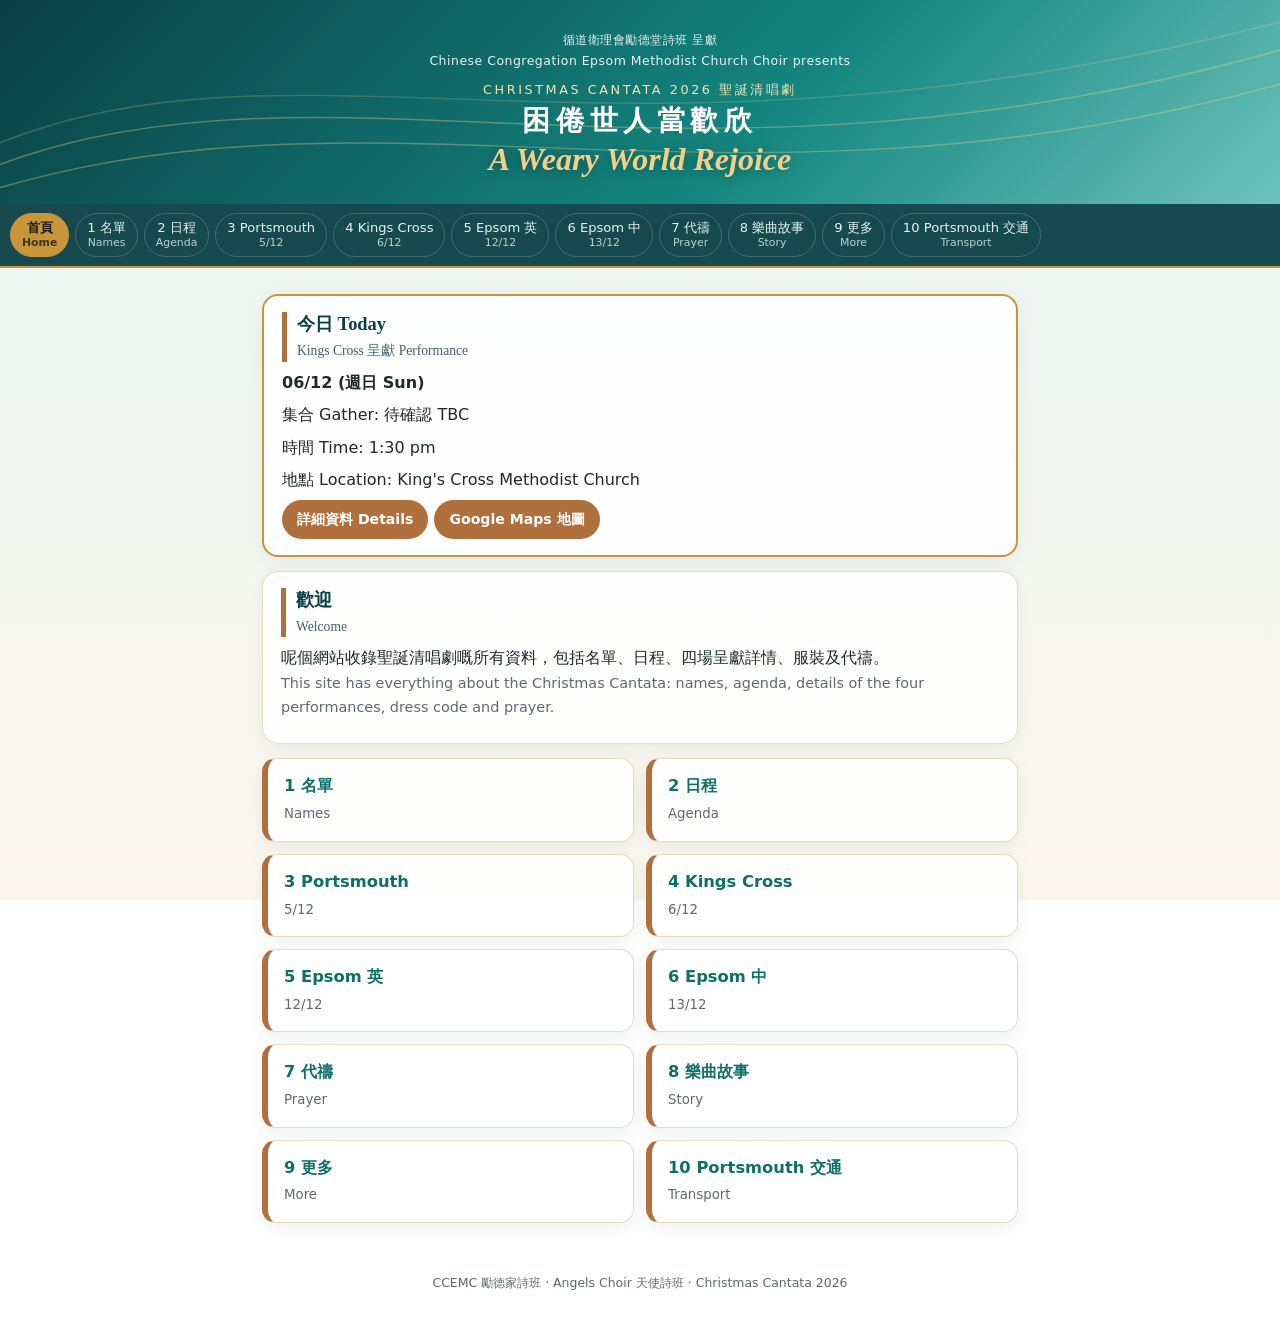
==== commit 77dcc7ad: "Add files via upload" ====
--- a/index.html
+++ b/index.html
@@ -7,13 +7,13 @@
 <div class="small">CHRISTMAS CANTATA 2026 聖誕清唱劇</div>
 <h1>困倦世人當歡欣</h1><div class="script">A Weary World Rejoice</div>
 </header>
-<nav class="tabs"><a href="index.html" class=on>首頁<small>Home</small></a><a href="names.html">1 名單<small>Names</small></a><a href="agenda.html">2 日程<small>Agenda</small></a><a href="portsmouth.html">3 Portsmouth<small>5/12</small></a><a href="kingscross.html">4 Kings Cross<small>6/12</small></a><a href="epsom-eng.html">5 Epsom 英<small>12/12</small></a><a href="epsom-chi.html">6 Epsom 中<small>13/12</small></a><a href="prayer.html">7 代禱<small>Prayer</small></a><a href="story.html">8 樂曲故事<small>Story</small></a><a href="more.html">9 更多<small>More</small></a><a href="portsmouth-transport.html">10 Portsmouth 交通<small>Transport</small></a></nav><main><div id="next"></div><div class="card"><h2>歡迎<br><span style="font-weight:400;font-size:.85rem;opacity:.8">Welcome</span></h2><div class="pair"><div class="zh">呢個網站收錄聖誕清唱劇嘅所有資料，包括名單、日程、四場演出詳情、服裝及代禱。</div><div class="en">This site has everything about the Christmas Cantata: names, agenda, details of the four performances, dress code and prayer.</div></div></div><div class="menu"><a href="names.html"><b>1 名單</b><small>Names</small></a><a href="agenda.html"><b>2 日程</b><small>Agenda</small></a><a href="portsmouth.html"><b>3 Portsmouth</b><small>5/12</small></a><a href="kingscross.html"><b>4 Kings Cross</b><small>6/12</small></a><a href="epsom-eng.html"><b>5 Epsom 英</b><small>12/12</small></a><a href="epsom-chi.html"><b>6 Epsom 中</b><small>13/12</small></a><a href="prayer.html"><b>7 代禱</b><small>Prayer</small></a><a href="story.html"><b>8 樂曲故事</b><small>Story</small></a><a href="more.html"><b>9 更多</b><small>More</small></a><a href="portsmouth-transport.html"><b>10 Portsmouth 交通</b><small>Transport</small></a></div><script>
-var EV=[{"d": "2026-11-25", "t": "星期三禱告會 Wednesday prayer，實體 In person", "g": "10:30 am", "s": "", "l": "CCEMC Epsom", "m": "https://www.google.com/maps/search/?api=1&query=Chinese%20Congregation%20Epsom%20Methodist%20Church%2C%20Ashley%20Road%2C%20Epsom%2C%20Surrey%20KT18%205AQ", "u": "prayer.html"}, {"d": "2026-11-25", "t": "禱告會 Prayer meeting，Zoom", "g": "Zoom", "s": "8:30 pm", "l": "", "m": "", "u": "prayer.html"}, {"d": "2026-11-28", "t": "總綵排 Dress rehearsal", "g": "詩班及事奉 Choir and staff 1:00 pm，Angels Choir 2:30 pm", "s": "預計 6:00 pm 完成 Finish about 6:00 pm", "l": "CCEMC Epsom", "m": "https://www.google.com/maps/search/?api=1&query=Chinese%20Congregation%20Epsom%20Methodist%20Church%2C%20Ashley%20Road%2C%20Epsom%2C%20Surrey%20KT18%205AQ", "u": "agenda.html"}, {"d": "2026-12-05", "t": "Portsmouth 演出 Performance", "g": "10:00 am", "s": "1:30 pm", "l": "Portsmouth Chinese Christian Church", "m": "https://www.google.com/maps/search/?api=1&query=Wesley%20Centre%2C%20128%20Fratton%20Road%2C%20Fratton%2C%20Portsmouth%20PO1%205DD", "u": "portsmouth.html"}, {"d": "2026-12-06", "t": "Kings Cross 演出 Performance", "g": "待確認 TBC", "s": "1:30 pm", "l": "King's Cross Methodist Church", "m": "https://www.google.com/maps/search/?api=1&query=58A%20Birkenhead%20St%2C%20London%20WC1H%208BW", "u": "kingscross.html"}, {"d": "2026-12-12", "t": "Epsom 英文場 English", "g": "詩班及事奉 11:00 am，Angels Choir 12:30 pm", "s": "3:00 to 5:00 pm", "l": "CCEMC Epsom", "m": "https://www.google.com/maps/search/?api=1&query=Chinese%20Congregation%20Epsom%20Methodist%20Church%2C%20Ashley%20Road%2C%20Epsom%2C%20Surrey%20KT18%205AQ", "u": "epsom-eng.html"}, {"d": "2026-12-13", "t": "Epsom 中文場 Chinese", "g": "全體 Everyone 12:30 pm", "s": "2:00 to 4:00 pm", "l": "CCEMC Epsom", "m": "https://www.google.com/maps/search/?api=1&query=Chinese%20Congregation%20Epsom%20Methodist%20Church%2C%20Ashley%20Road%2C%20Epsom%2C%20Surrey%20KT18%205AQ", "u": "epsom-chi.html"}];
+<nav class="tabs"><a href="index.html" class=on>首頁<small>Home</small></a><a href="names.html">1 名單<small>Names</small></a><a href="agenda.html">2 日程<small>Agenda</small></a><a href="portsmouth.html">3 Portsmouth<small>5/12</small></a><a href="kingscross.html">4 Kings Cross<small>6/12</small></a><a href="epsom-eng.html">5 Epsom 英<small>12/12</small></a><a href="epsom-chi.html">6 Epsom 中<small>13/12</small></a><a href="prayer.html">7 代禱<small>Prayer</small></a><a href="story.html">8 樂曲故事<small>Story</small></a><a href="more.html">9 更多<small>More</small></a><a href="portsmouth-transport.html">10 Portsmouth 交通<small>Transport</small></a></nav><main><div id="next"></div><div class="card"><h2>歡迎<br><span style="font-weight:400;font-size:.85rem;opacity:.8">Welcome</span></h2><div class="pair"><div class="zh">呢個網站收錄聖誕清唱劇嘅所有資料，包括名單、日程、四場呈獻詳情、服裝及代禱。</div><div class="en">This site has everything about the Christmas Cantata: names, agenda, details of the four performances, dress code and prayer.</div></div></div><div class="menu"><a href="names.html"><b>1 名單</b><small>Names</small></a><a href="agenda.html"><b>2 日程</b><small>Agenda</small></a><a href="portsmouth.html"><b>3 Portsmouth</b><small>5/12</small></a><a href="kingscross.html"><b>4 Kings Cross</b><small>6/12</small></a><a href="epsom-eng.html"><b>5 Epsom 英</b><small>12/12</small></a><a href="epsom-chi.html"><b>6 Epsom 中</b><small>13/12</small></a><a href="prayer.html"><b>7 代禱</b><small>Prayer</small></a><a href="story.html"><b>8 樂曲故事</b><small>Story</small></a><a href="more.html"><b>9 更多</b><small>More</small></a><a href="portsmouth-transport.html"><b>10 Portsmouth 交通</b><small>Transport</small></a></div><script>
+var EV=[{"d": "2026-11-25", "t": "星期三禱告會 Wednesday prayer，實體 In person", "g": "10:30 am", "s": "", "l": "CCEMC Epsom", "m": "https://www.google.com/maps/search/?api=1&query=Chinese%20Congregation%20Epsom%20Methodist%20Church%2C%20Ashley%20Road%2C%20Epsom%2C%20Surrey%20KT18%205AQ", "u": "prayer.html"}, {"d": "2026-11-25", "t": "禱告會 Prayer meeting，Zoom", "g": "Zoom", "s": "8:30 pm", "l": "", "m": "", "u": "prayer.html"}, {"d": "2026-11-28", "t": "總綵排 Dress rehearsal", "g": "詩班及事奉 Choir and staff 1:00 pm，Angels Choir 2:30 pm", "s": "預計 6:00 pm 完成 Finish about 6:00 pm", "l": "CCEMC Epsom", "m": "https://www.google.com/maps/search/?api=1&query=Chinese%20Congregation%20Epsom%20Methodist%20Church%2C%20Ashley%20Road%2C%20Epsom%2C%20Surrey%20KT18%205AQ", "u": "agenda.html"}, {"d": "2026-12-05", "t": "Portsmouth 呈獻 Performance", "g": "10:00 am", "s": "1:30 pm", "l": "Portsmouth Chinese Christian Church", "m": "https://www.google.com/maps/search/?api=1&query=Wesley%20Centre%2C%20128%20Fratton%20Road%2C%20Fratton%2C%20Portsmouth%20PO1%205DD", "u": "portsmouth.html"}, {"d": "2026-12-06", "t": "Kings Cross 呈獻 Performance", "g": "待確認 TBC", "s": "1:30 pm", "l": "King's Cross Methodist Church", "m": "https://www.google.com/maps/search/?api=1&query=58A%20Birkenhead%20St%2C%20London%20WC1H%208BW", "u": "kingscross.html"}, {"d": "2026-12-12", "t": "Epsom 英文場 English", "g": "詩班及事奉 11:00 am，Angels Choir 12:30 pm", "s": "3:00 to 5:00 pm", "l": "CCEMC Epsom", "m": "https://www.google.com/maps/search/?api=1&query=Chinese%20Congregation%20Epsom%20Methodist%20Church%2C%20Ashley%20Road%2C%20Epsom%2C%20Surrey%20KT18%205AQ", "u": "epsom-eng.html"}, {"d": "2026-12-13", "t": "Epsom 中文場 Chinese", "g": "全體 Everyone 12:30 pm", "s": "2:00 to 4:00 pm", "l": "CCEMC Epsom", "m": "https://www.google.com/maps/search/?api=1&query=Chinese%20Congregation%20Epsom%20Methodist%20Church%2C%20Ashley%20Road%2C%20Epsom%2C%20Surrey%20KT18%205AQ", "u": "epsom-chi.html"}];
 (function(){
   var n=new Date(),t=n.getFullYear()+'-'+('0'+(n.getMonth()+1)).slice(-2)+'-'+('0'+n.getDate()).slice(-2);
   var box=document.getElementById('next'),h='',first=null,list=[];
   for(var i=0;i<EV.length;i++){if(EV[i].d>=t){if(first===null)first=EV[i].d;if(EV[i].d===first)list.push(EV[i])}}
-  if(!list.length){h='<div class="card"><h2>多謝大家<br><span style="font-weight:400;font-size:.85rem;opacity:.8">Thank you</span></h2><div class="zh">所有演出已完成，感謝主，多謝大家一同事奉。</div><div class="en">All performances are complete. Thank you for serving together.</div></div>';}
+  if(!list.length){h='<div class="card"><h2>多謝大家<br><span style="font-weight:400;font-size:.85rem;opacity:.8">Thank you</span></h2><div class="zh">所有呈獻已完成，感謝主，多謝大家一同事奉。</div><div class="en">All performances are complete. Thank you for serving together.</div></div>';}
   list.forEach(function(e){
     var p=e.d.split('-'),dt=new Date(p[0],p[1]-1,p[2]),w=['日 Sun','一 Mon','二 Tue','三 Wed','四 Thu','五 Fri','六 Sat'][dt.getDay()];
     var lab=(e.d===t)?'今日 Today':'下一個活動 Next event';
